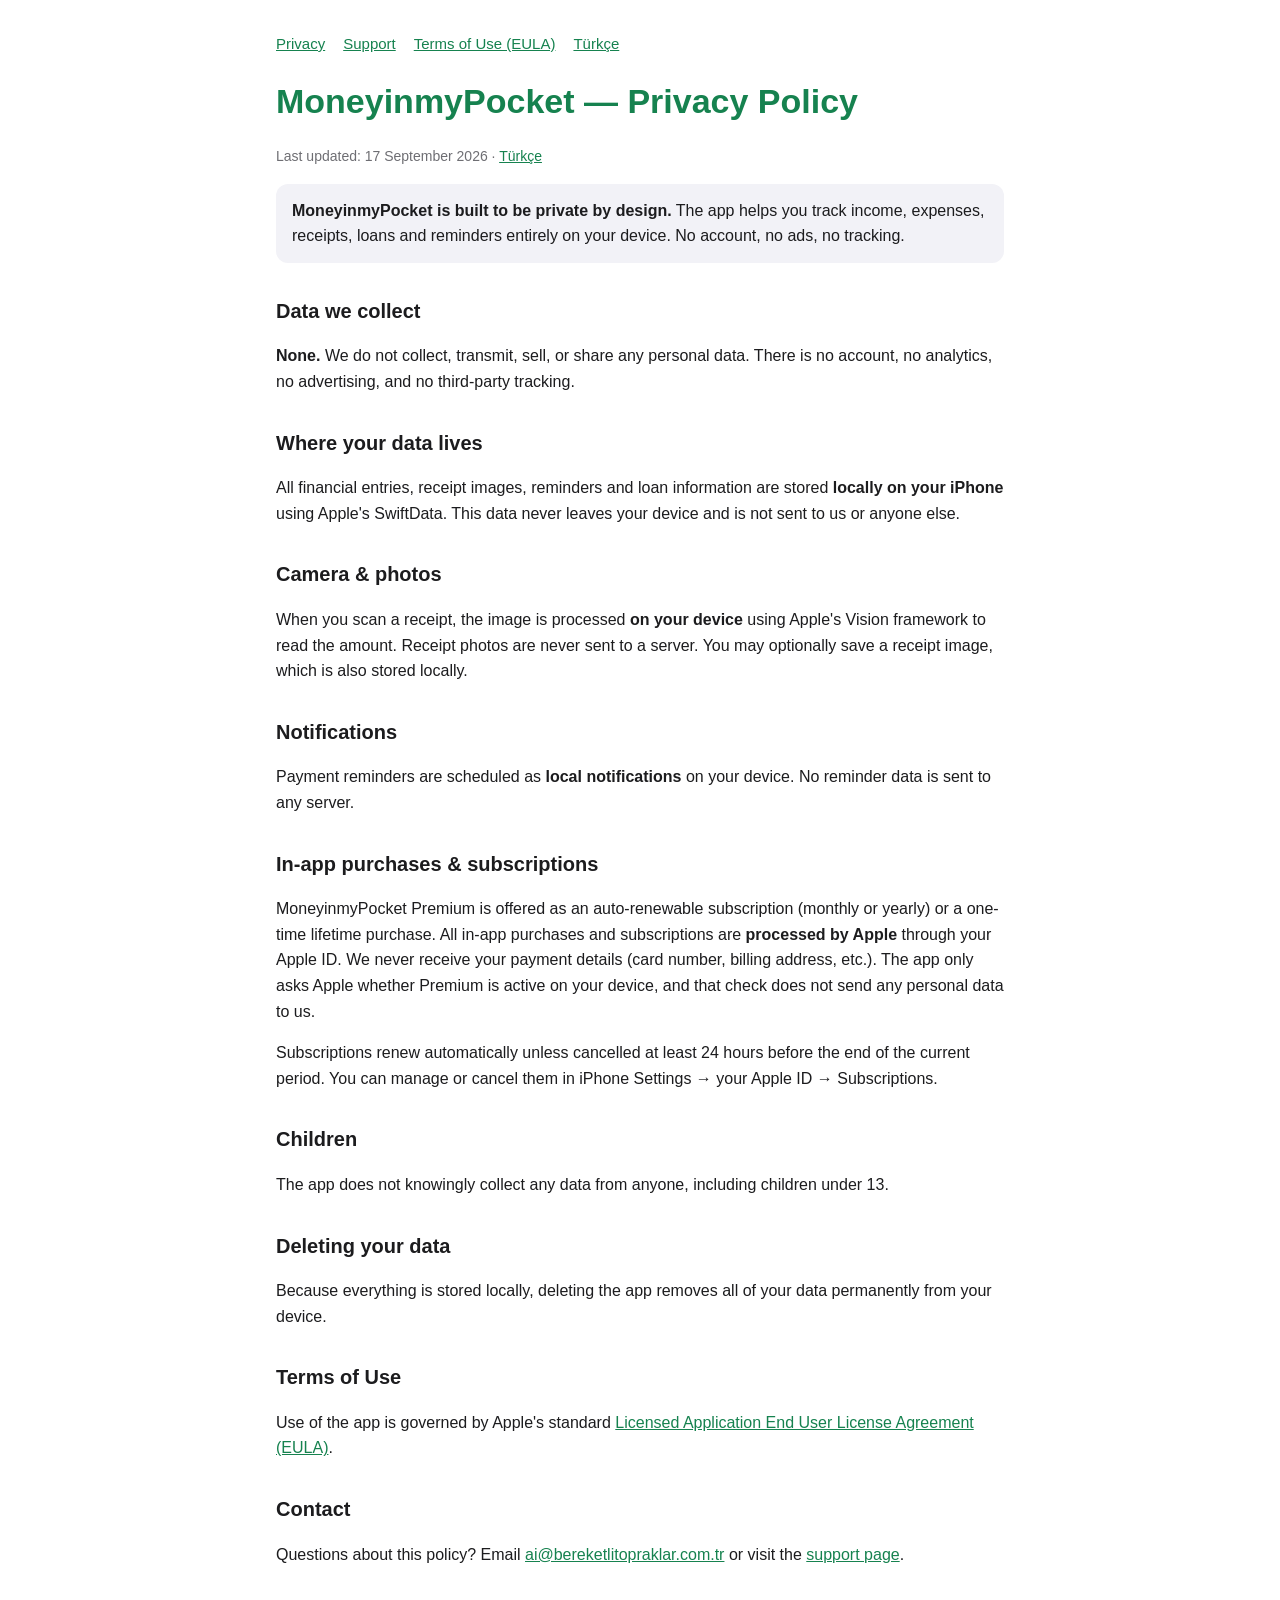
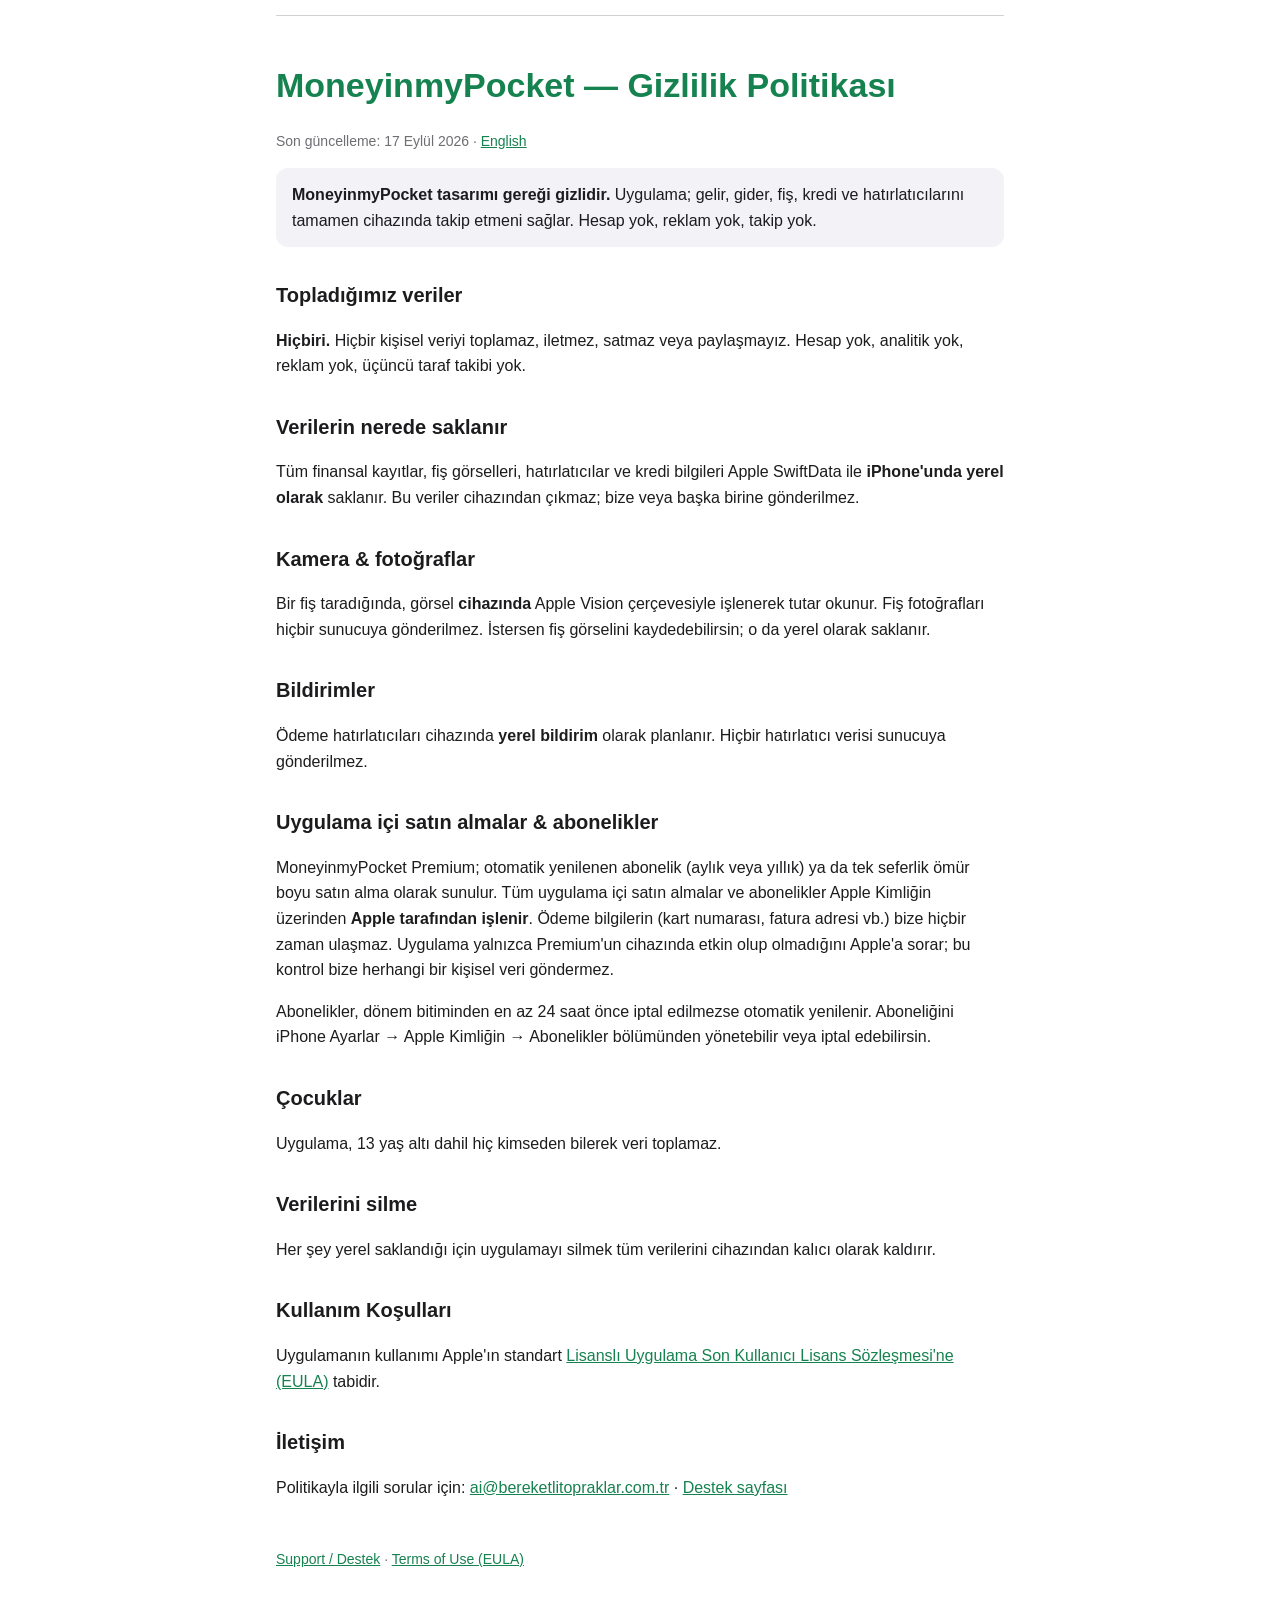
==== moneyinmypocket/index.html @ eb9852a6 "MoneyinmyPocket gizlilik ve destek sayfalari (/moneyinmypocket/) - /moneyinmypocket/ gizlilik politi" ====
<!DOCTYPE html>
<html lang="en">
<head>
<meta charset="UTF-8">
<meta name="viewport" content="width=device-width, initial-scale=1.0">
<title>MoneyinmyPocket — Privacy Policy</title>
<meta name="description" content="MoneyinmyPocket privacy policy: no data collection, no account, everything stays on your iPhone.">
<style>
  :root { color-scheme: light dark; --fg:#1c1c1e; --bg:#fff; --muted:#6e6e73; --accent:#16824f; --line:#d1d1d6; --soft:#f2f2f7; }
  @media (prefers-color-scheme: dark){ :root{ --fg:#e5e5e7; --bg:#000; --muted:#98989d; --accent:#4dd07e; --line:#38383a; --soft:#1c1c1e; } }
  * { box-sizing: border-box; }
  body { font-family: -apple-system, BlinkMacSystemFont, "Segoe UI", Roboto, sans-serif;
         max-width: 760px; margin: 0 auto; padding: 32px 16px 80px; line-height: 1.6;
         color: var(--fg); background: var(--bg); overflow-wrap: anywhere; }
  nav { display: flex; flex-wrap: wrap; gap: 8px 18px; font-size: 15px; margin-bottom: 24px; }
  h1 { color: var(--accent); line-height: 1.25; font-size: clamp(26px, 6vw, 34px); }
  h2 { margin-top: 32px; font-size: 20px; }
  .lang { font-size: 14px; color: var(--muted); }
  .note { background: var(--soft); border-radius: 12px; padding: 14px 16px; }
  hr { border: none; border-top: 1px solid var(--line); margin: 48px 0; }
  a { color: var(--accent); }
  footer { margin-top: 48px; font-size: 14px; color: var(--muted); }
</style>
</head>
<body>

<nav>
  <a href="/moneyinmypocket/">Privacy</a>
  <a href="/moneyinmypocket/support">Support</a>
  <a href="https://www.apple.com/legal/internet-services/itunes/dev/stdeula/">Terms of Use (EULA)</a>
  <a href="#tr">Türkçe</a>
</nav>

<h1>MoneyinmyPocket — Privacy Policy</h1>
<p class="lang">Last updated: 17 September 2026 · <a href="#tr">Türkçe</a></p>

<p class="note"><strong>MoneyinmyPocket is built to be private by design.</strong> The app helps you track income, expenses, receipts, loans and reminders entirely on your device. No account, no ads, no tracking.</p>

<h2>Data we collect</h2>
<p><strong>None.</strong> We do not collect, transmit, sell, or share any personal data. There is no account, no analytics, no advertising, and no third-party tracking.</p>

<h2>Where your data lives</h2>
<p>All financial entries, receipt images, reminders and loan information are stored <strong>locally on your iPhone</strong> using Apple's SwiftData. This data never leaves your device and is not sent to us or anyone else.</p>

<h2>Camera &amp; photos</h2>
<p>When you scan a receipt, the image is processed <strong>on your device</strong> using Apple's Vision framework to read the amount. Receipt photos are never sent to a server. You may optionally save a receipt image, which is also stored locally.</p>

<h2>Notifications</h2>
<p>Payment reminders are scheduled as <strong>local notifications</strong> on your device. No reminder data is sent to any server.</p>

<h2 id="purchases">In-app purchases &amp; subscriptions</h2>
<p>MoneyinmyPocket Premium is offered as an auto-renewable subscription (monthly or yearly) or a one-time lifetime purchase. All in-app purchases and subscriptions are <strong>processed by Apple</strong> through your Apple ID. We never receive your payment details (card number, billing address, etc.). The app only asks Apple whether Premium is active on your device, and that check does not send any personal data to us.</p>
<p>Subscriptions renew automatically unless cancelled at least 24 hours before the end of the current period. You can manage or cancel them in iPhone Settings → your Apple ID → Subscriptions.</p>

<h2>Children</h2>
<p>The app does not knowingly collect any data from anyone, including children under 13.</p>

<h2>Deleting your data</h2>
<p>Because everything is stored locally, deleting the app removes all of your data permanently from your device.</p>

<h2>Terms of Use</h2>
<p>Use of the app is governed by Apple's standard <a href="https://www.apple.com/legal/internet-services/itunes/dev/stdeula/">Licensed Application End User License Agreement (EULA)</a>.</p>

<h2>Contact</h2>
<p>Questions about this policy? Email <a href="mailto:ai@bereketlitopraklar.com.tr">ai@bereketlitopraklar.com.tr</a> or visit the <a href="/moneyinmypocket/support">support page</a>.</p>

<hr>

<h1 id="tr">MoneyinmyPocket — Gizlilik Politikası</h1>
<p class="lang">Son güncelleme: 17 Eylül 2026 · <a href="#">English</a></p>

<p class="note"><strong>MoneyinmyPocket tasarımı gereği gizlidir.</strong> Uygulama; gelir, gider, fiş, kredi ve hatırlatıcılarını tamamen cihazında takip etmeni sağlar. Hesap yok, reklam yok, takip yok.</p>

<h2>Topladığımız veriler</h2>
<p><strong>Hiçbiri.</strong> Hiçbir kişisel veriyi toplamaz, iletmez, satmaz veya paylaşmayız. Hesap yok, analitik yok, reklam yok, üçüncü taraf takibi yok.</p>

<h2>Verilerin nerede saklanır</h2>
<p>Tüm finansal kayıtlar, fiş görselleri, hatırlatıcılar ve kredi bilgileri Apple SwiftData ile <strong>iPhone'unda yerel olarak</strong> saklanır. Bu veriler cihazından çıkmaz; bize veya başka birine gönderilmez.</p>

<h2>Kamera &amp; fotoğraflar</h2>
<p>Bir fiş taradığında, görsel <strong>cihazında</strong> Apple Vision çerçevesiyle işlenerek tutar okunur. Fiş fotoğrafları hiçbir sunucuya gönderilmez. İstersen fiş görselini kaydedebilirsin; o da yerel olarak saklanır.</p>

<h2>Bildirimler</h2>
<p>Ödeme hatırlatıcıları cihazında <strong>yerel bildirim</strong> olarak planlanır. Hiçbir hatırlatıcı verisi sunucuya gönderilmez.</p>

<h2 id="satin-alma">Uygulama içi satın almalar &amp; abonelikler</h2>
<p>MoneyinmyPocket Premium; otomatik yenilenen abonelik (aylık veya yıllık) ya da tek seferlik ömür boyu satın alma olarak sunulur. Tüm uygulama içi satın almalar ve abonelikler Apple Kimliğin üzerinden <strong>Apple tarafından işlenir</strong>. Ödeme bilgilerin (kart numarası, fatura adresi vb.) bize hiçbir zaman ulaşmaz. Uygulama yalnızca Premium'un cihazında etkin olup olmadığını Apple'a sorar; bu kontrol bize herhangi bir kişisel veri göndermez.</p>
<p>Abonelikler, dönem bitiminden en az 24 saat önce iptal edilmezse otomatik yenilenir. Aboneliğini iPhone Ayarlar → Apple Kimliğin → Abonelikler bölümünden yönetebilir veya iptal edebilirsin.</p>

<h2>Çocuklar</h2>
<p>Uygulama, 13 yaş altı dahil hiç kimseden bilerek veri toplamaz.</p>

<h2>Verilerini silme</h2>
<p>Her şey yerel saklandığı için uygulamayı silmek tüm verilerini cihazından kalıcı olarak kaldırır.</p>

<h2>Kullanım Koşulları</h2>
<p>Uygulamanın kullanımı Apple'ın standart <a href="https://www.apple.com/legal/internet-services/itunes/dev/stdeula/">Lisanslı Uygulama Son Kullanıcı Lisans Sözleşmesi'ne (EULA)</a> tabidir.</p>

<h2>İletişim</h2>
<p>Politikayla ilgili sorular için: <a href="mailto:ai@bereketlitopraklar.com.tr">ai@bereketlitopraklar.com.tr</a> · <a href="/moneyinmypocket/support#tr">Destek sayfası</a></p>

<footer>
  <a href="/moneyinmypocket/support">Support / Destek</a> ·
  <a href="https://www.apple.com/legal/internet-services/itunes/dev/stdeula/">Terms of Use (EULA)</a>
</footer>

</body>
</html>
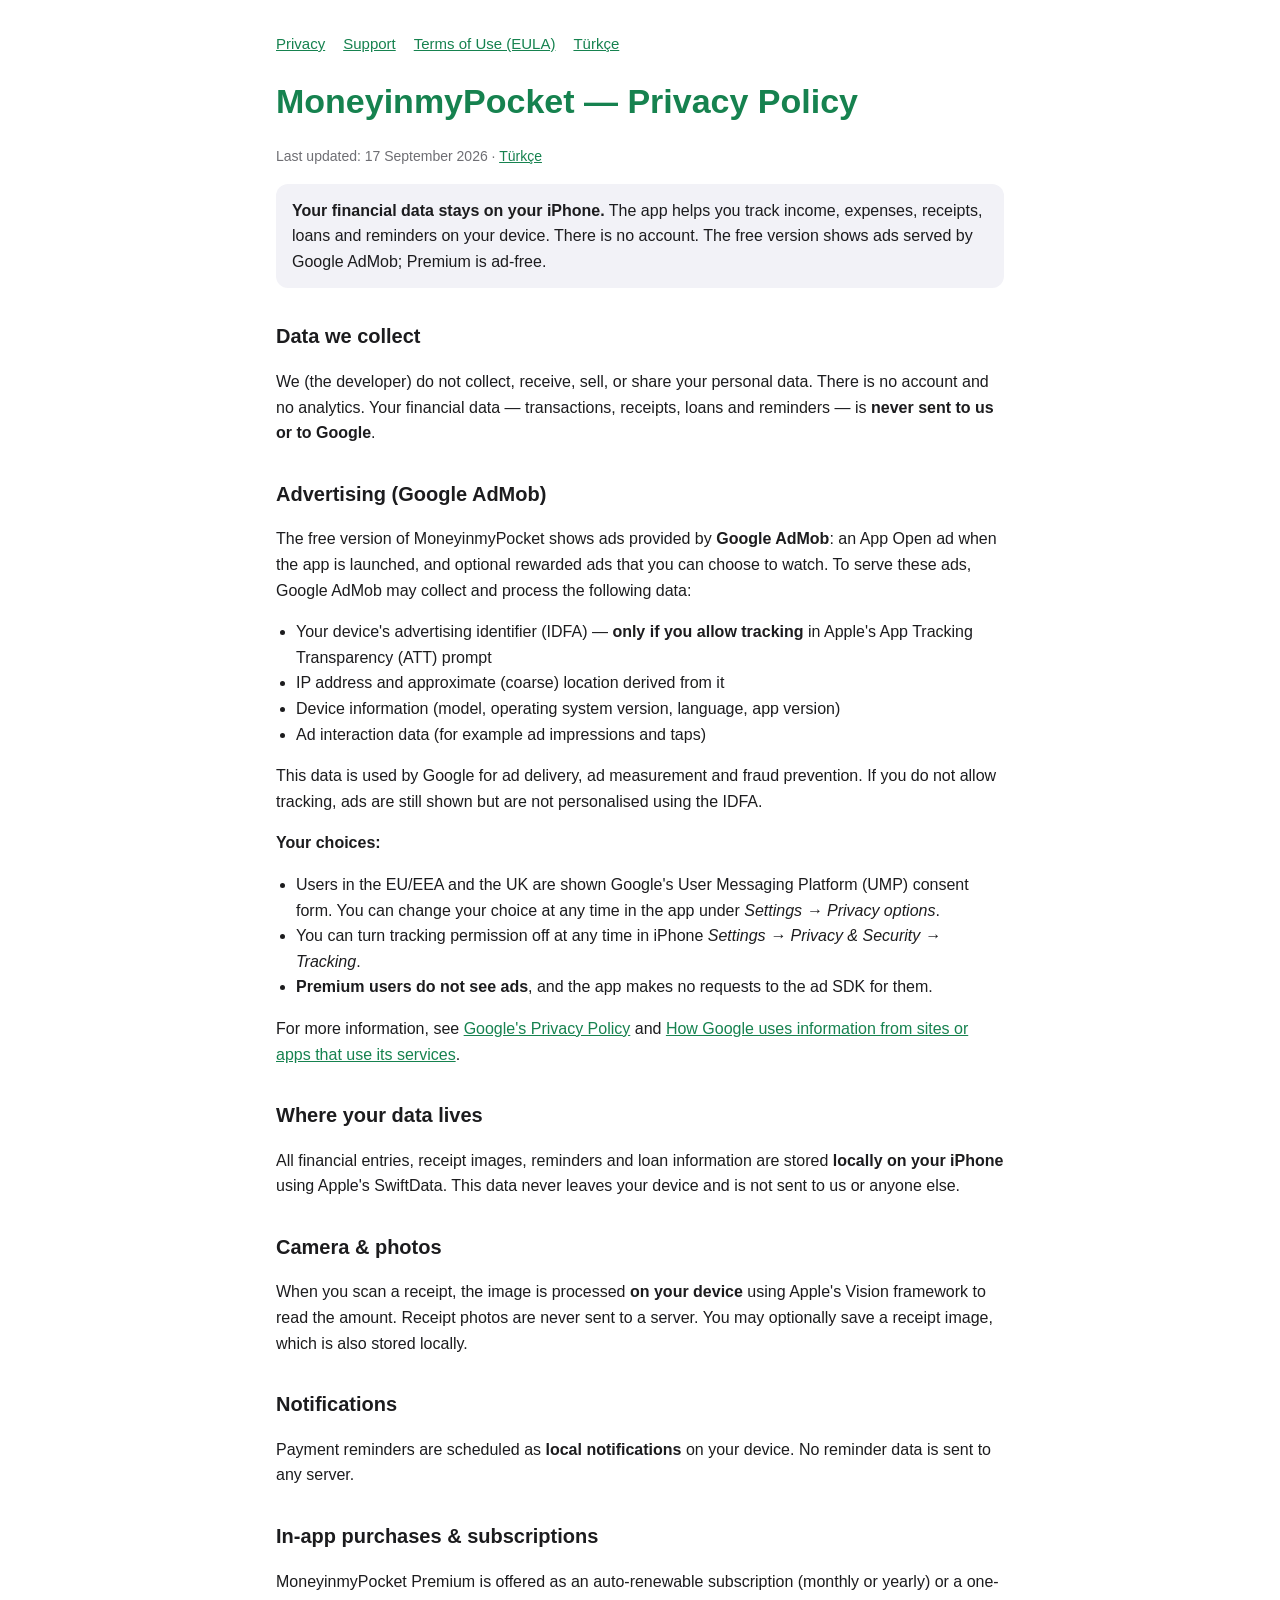
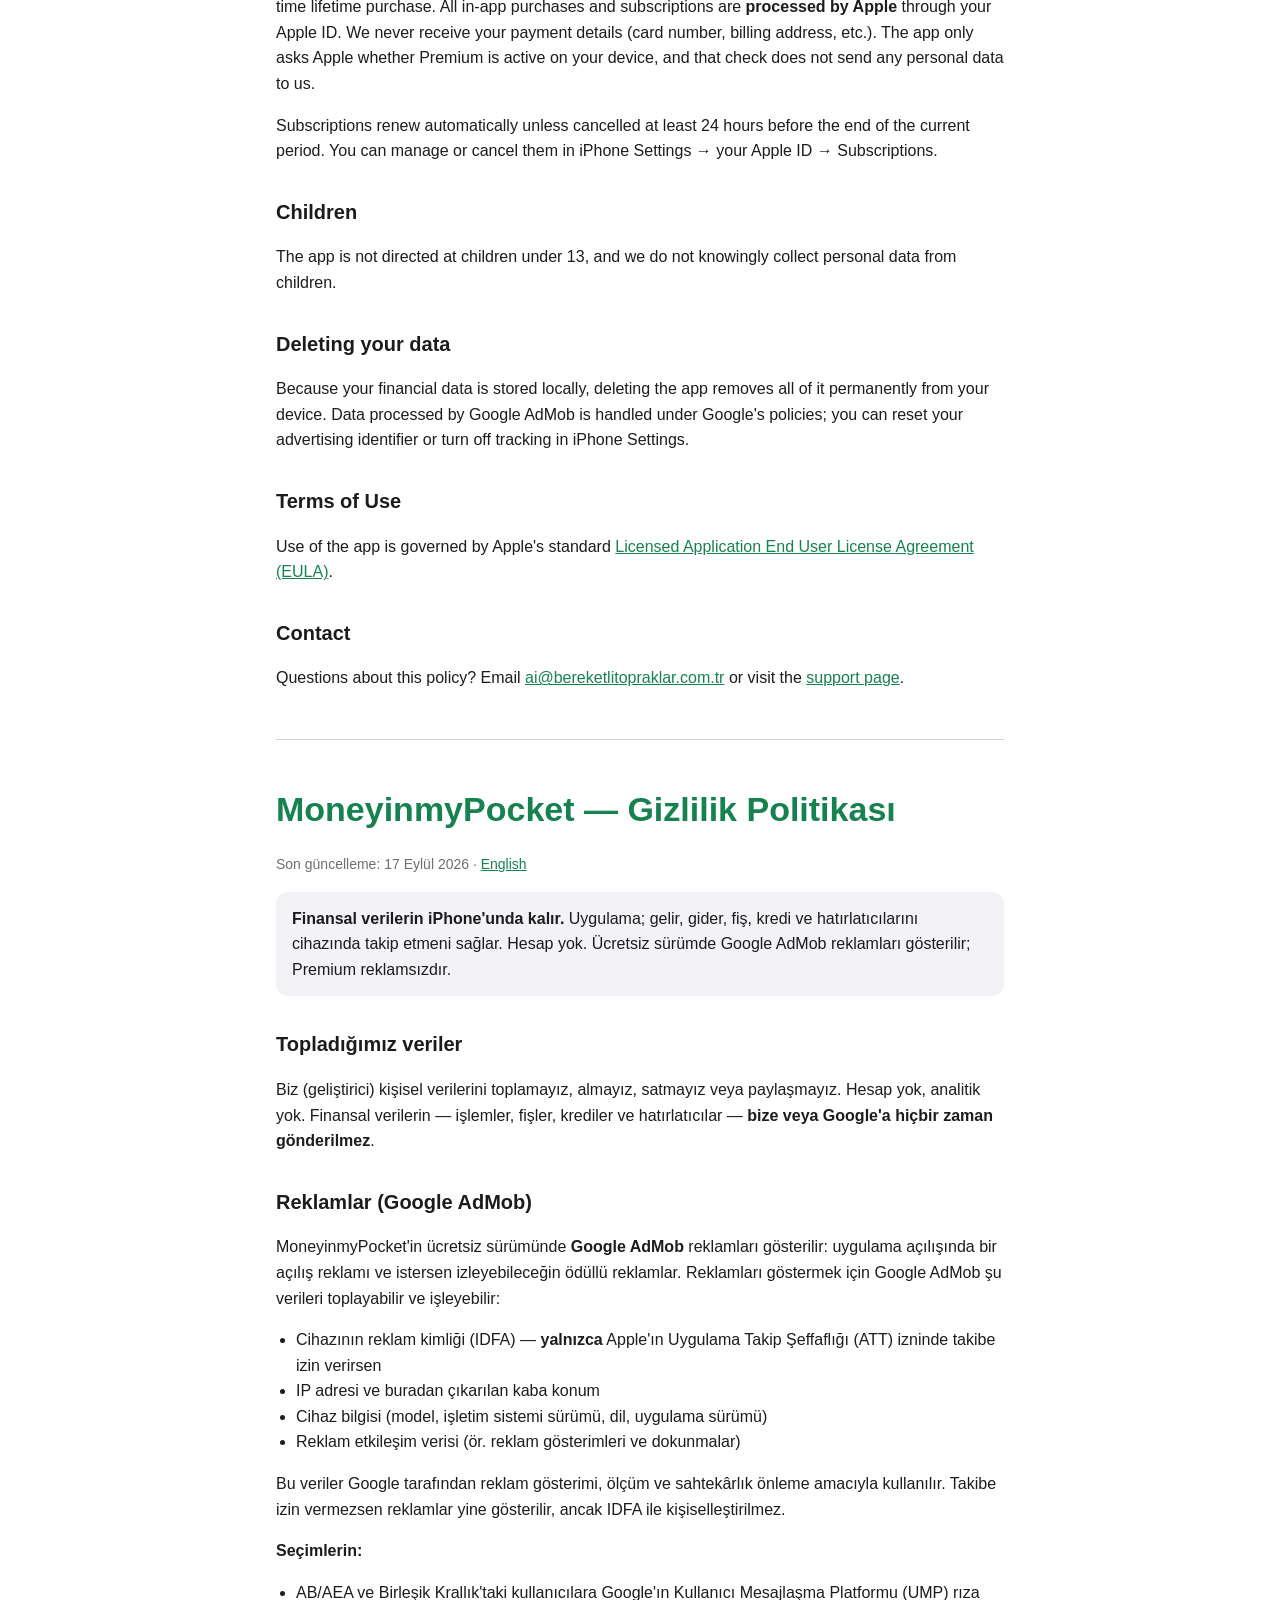
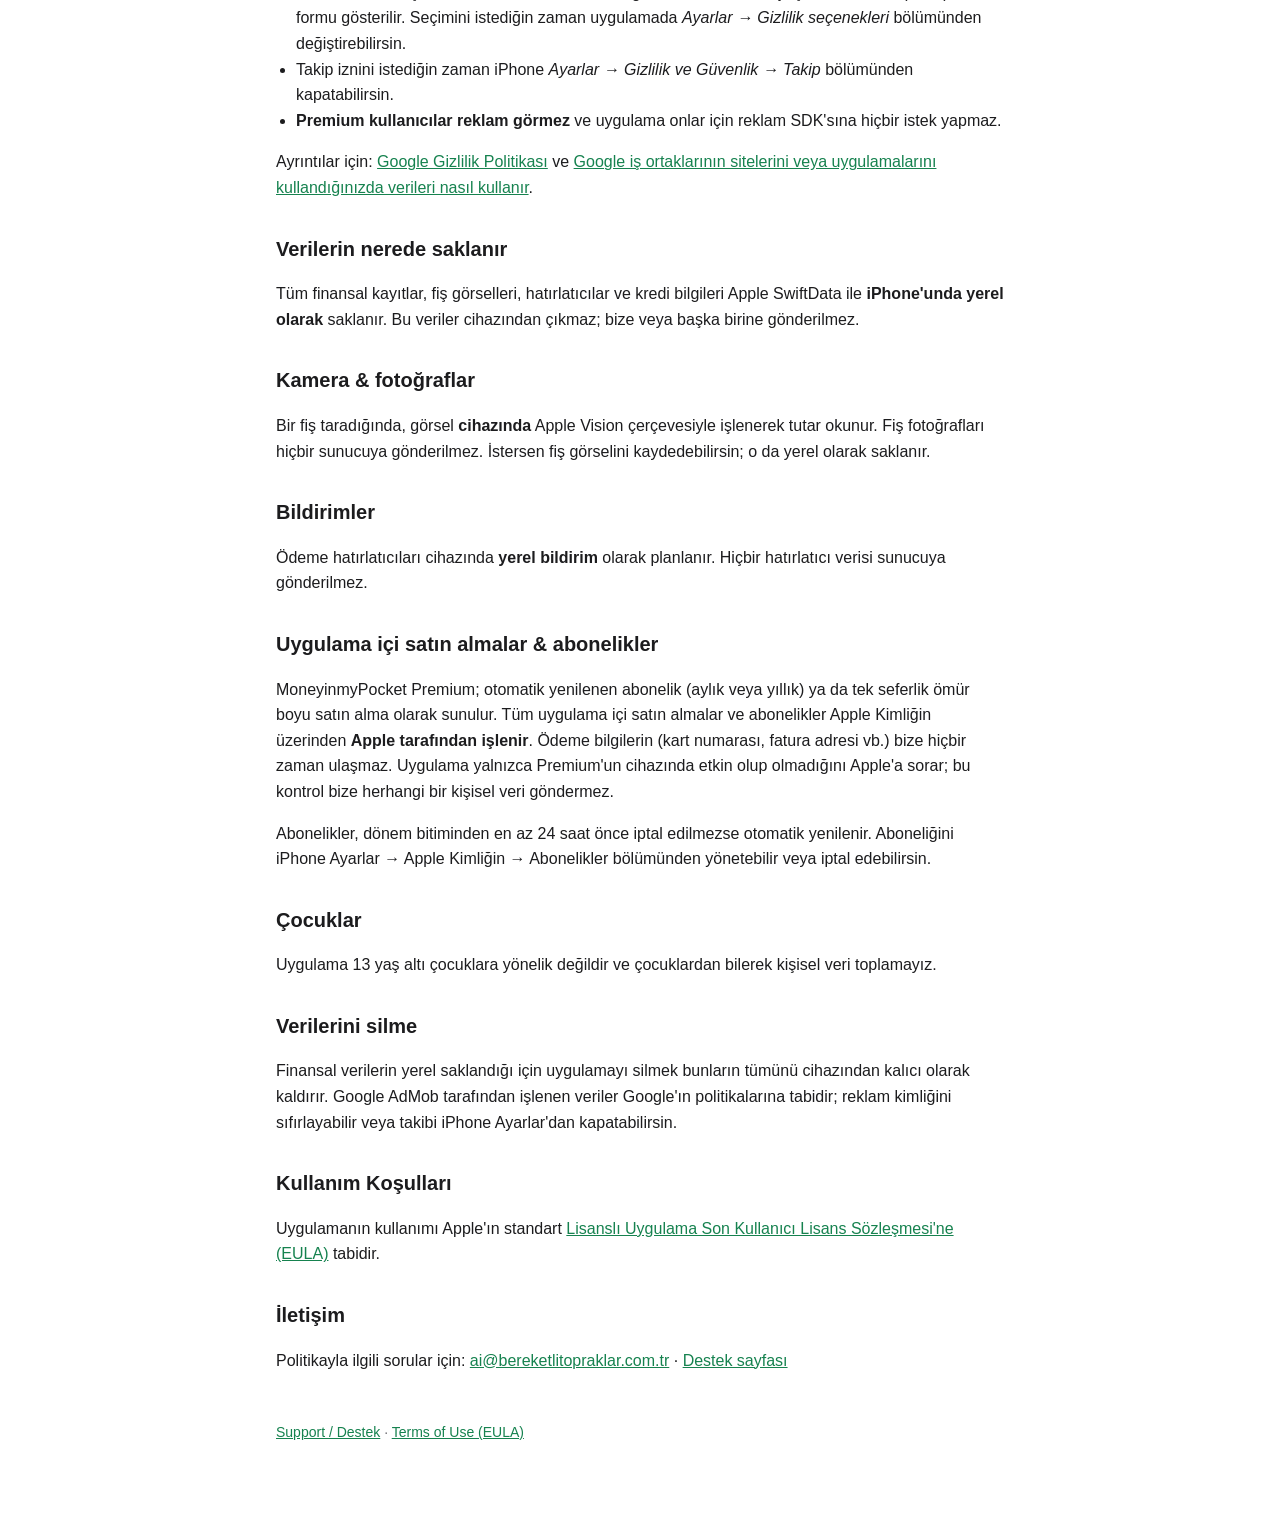
==== commit 212b1f85: "AdMob app-ads.txt + MoneyinmyPocket gizlilik/destek sayfalarina reklam bolumu - /app-ads.txt duz met" ====
--- a/moneyinmypocket/index.html
+++ b/moneyinmypocket/index.html
@@ -4,7 +4,7 @@
 <meta charset="UTF-8">
 <meta name="viewport" content="width=device-width, initial-scale=1.0">
 <title>MoneyinmyPocket — Privacy Policy</title>
-<meta name="description" content="MoneyinmyPocket privacy policy: no data collection, no account, everything stays on your iPhone.">
+<meta name="description" content="MoneyinmyPocket privacy policy: your financial data stays on your iPhone; the free version shows Google AdMob ads, Premium is ad-free.">
 <style>
   :root { color-scheme: light dark; --fg:#1c1c1e; --bg:#fff; --muted:#6e6e73; --accent:#16824f; --line:#d1d1d6; --soft:#f2f2f7; }
   @media (prefers-color-scheme: dark){ :root{ --fg:#e5e5e7; --bg:#000; --muted:#98989d; --accent:#4dd07e; --line:#38383a; --soft:#1c1c1e; } }
@@ -16,6 +16,7 @@
   h1 { color: var(--accent); line-height: 1.25; font-size: clamp(26px, 6vw, 34px); }
   h2 { margin-top: 32px; font-size: 20px; }
   .lang { font-size: 14px; color: var(--muted); }
+  ul { padding-left: 20px; margin: 4px 0 12px; }
   .note { background: var(--soft); border-radius: 12px; padding: 14px 16px; }
   hr { border: none; border-top: 1px solid var(--line); margin: 48px 0; }
   a { color: var(--accent); }
@@ -34,10 +35,27 @@
 <h1>MoneyinmyPocket — Privacy Policy</h1>
 <p class="lang">Last updated: 17 September 2026 · <a href="#tr">Türkçe</a></p>
 
-<p class="note"><strong>MoneyinmyPocket is built to be private by design.</strong> The app helps you track income, expenses, receipts, loans and reminders entirely on your device. No account, no ads, no tracking.</p>
+<p class="note"><strong>Your financial data stays on your iPhone.</strong> The app helps you track income, expenses, receipts, loans and reminders on your device. There is no account. The free version shows ads served by Google AdMob; Premium is ad-free.</p>
 
 <h2>Data we collect</h2>
-<p><strong>None.</strong> We do not collect, transmit, sell, or share any personal data. There is no account, no analytics, no advertising, and no third-party tracking.</p>
+<p>We (the developer) do not collect, receive, sell, or share your personal data. There is no account and no analytics. Your financial data — transactions, receipts, loans and reminders — is <strong>never sent to us or to Google</strong>.</p>
+
+<h2 id="ads">Advertising (Google AdMob)</h2>
+<p>The free version of MoneyinmyPocket shows ads provided by <strong>Google AdMob</strong>: an App Open ad when the app is launched, and optional rewarded ads that you can choose to watch. To serve these ads, Google AdMob may collect and process the following data:</p>
+<ul>
+  <li>Your device's advertising identifier (IDFA) — <strong>only if you allow tracking</strong> in Apple's App Tracking Transparency (ATT) prompt</li>
+  <li>IP address and approximate (coarse) location derived from it</li>
+  <li>Device information (model, operating system version, language, app version)</li>
+  <li>Ad interaction data (for example ad impressions and taps)</li>
+</ul>
+<p>This data is used by Google for ad delivery, ad measurement and fraud prevention. If you do not allow tracking, ads are still shown but are not personalised using the IDFA.</p>
+<p><strong>Your choices:</strong></p>
+<ul>
+  <li>Users in the EU/EEA and the UK are shown Google's User Messaging Platform (UMP) consent form. You can change your choice at any time in the app under <em>Settings → Privacy options</em>.</li>
+  <li>You can turn tracking permission off at any time in iPhone <em>Settings → Privacy &amp; Security → Tracking</em>.</li>
+  <li><strong>Premium users do not see ads</strong>, and the app makes no requests to the ad SDK for them.</li>
+</ul>
+<p>For more information, see <a href="https://policies.google.com/privacy">Google's Privacy Policy</a> and <a href="https://policies.google.com/technologies/partner-sites">How Google uses information from sites or apps that use its services</a>.</p>
 
 <h2>Where your data lives</h2>
 <p>All financial entries, receipt images, reminders and loan information are stored <strong>locally on your iPhone</strong> using Apple's SwiftData. This data never leaves your device and is not sent to us or anyone else.</p>
@@ -53,10 +71,10 @@
 <p>Subscriptions renew automatically unless cancelled at least 24 hours before the end of the current period. You can manage or cancel them in iPhone Settings → your Apple ID → Subscriptions.</p>
 
 <h2>Children</h2>
-<p>The app does not knowingly collect any data from anyone, including children under 13.</p>
+<p>The app is not directed at children under 13, and we do not knowingly collect personal data from children.</p>
 
 <h2>Deleting your data</h2>
-<p>Because everything is stored locally, deleting the app removes all of your data permanently from your device.</p>
+<p>Because your financial data is stored locally, deleting the app removes all of it permanently from your device. Data processed by Google AdMob is handled under Google's policies; you can reset your advertising identifier or turn off tracking in iPhone Settings.</p>
 
 <h2>Terms of Use</h2>
 <p>Use of the app is governed by Apple's standard <a href="https://www.apple.com/legal/internet-services/itunes/dev/stdeula/">Licensed Application End User License Agreement (EULA)</a>.</p>
@@ -69,10 +87,27 @@
 <h1 id="tr">MoneyinmyPocket — Gizlilik Politikası</h1>
 <p class="lang">Son güncelleme: 17 Eylül 2026 · <a href="#">English</a></p>
 
-<p class="note"><strong>MoneyinmyPocket tasarımı gereği gizlidir.</strong> Uygulama; gelir, gider, fiş, kredi ve hatırlatıcılarını tamamen cihazında takip etmeni sağlar. Hesap yok, reklam yok, takip yok.</p>
+<p class="note"><strong>Finansal verilerin iPhone'unda kalır.</strong> Uygulama; gelir, gider, fiş, kredi ve hatırlatıcılarını cihazında takip etmeni sağlar. Hesap yok. Ücretsiz sürümde Google AdMob reklamları gösterilir; Premium reklamsızdır.</p>
 
 <h2>Topladığımız veriler</h2>
-<p><strong>Hiçbiri.</strong> Hiçbir kişisel veriyi toplamaz, iletmez, satmaz veya paylaşmayız. Hesap yok, analitik yok, reklam yok, üçüncü taraf takibi yok.</p>
+<p>Biz (geliştirici) kişisel verilerini toplamayız, almayız, satmayız veya paylaşmayız. Hesap yok, analitik yok. Finansal verilerin — işlemler, fişler, krediler ve hatırlatıcılar — <strong>bize veya Google'a hiçbir zaman gönderilmez</strong>.</p>
+
+<h2 id="reklamlar">Reklamlar (Google AdMob)</h2>
+<p>MoneyinmyPocket'in ücretsiz sürümünde <strong>Google AdMob</strong> reklamları gösterilir: uygulama açılışında bir açılış reklamı ve istersen izleyebileceğin ödüllü reklamlar. Reklamları göstermek için Google AdMob şu verileri toplayabilir ve işleyebilir:</p>
+<ul>
+  <li>Cihazının reklam kimliği (IDFA) — <strong>yalnızca</strong> Apple'ın Uygulama Takip Şeffaflığı (ATT) izninde takibe izin verirsen</li>
+  <li>IP adresi ve buradan çıkarılan kaba konum</li>
+  <li>Cihaz bilgisi (model, işletim sistemi sürümü, dil, uygulama sürümü)</li>
+  <li>Reklam etkileşim verisi (ör. reklam gösterimleri ve dokunmalar)</li>
+</ul>
+<p>Bu veriler Google tarafından reklam gösterimi, ölçüm ve sahtekârlık önleme amacıyla kullanılır. Takibe izin vermezsen reklamlar yine gösterilir, ancak IDFA ile kişiselleştirilmez.</p>
+<p><strong>Seçimlerin:</strong></p>
+<ul>
+  <li>AB/AEA ve Birleşik Krallık'taki kullanıcılara Google'ın Kullanıcı Mesajlaşma Platformu (UMP) rıza formu gösterilir. Seçimini istediğin zaman uygulamada <em>Ayarlar → Gizlilik seçenekleri</em> bölümünden değiştirebilirsin.</li>
+  <li>Takip iznini istediğin zaman iPhone <em>Ayarlar → Gizlilik ve Güvenlik → Takip</em> bölümünden kapatabilirsin.</li>
+  <li><strong>Premium kullanıcılar reklam görmez</strong> ve uygulama onlar için reklam SDK'sına hiçbir istek yapmaz.</li>
+</ul>
+<p>Ayrıntılar için: <a href="https://policies.google.com/privacy">Google Gizlilik Politikası</a> ve <a href="https://policies.google.com/technologies/partner-sites">Google iş ortaklarının sitelerini veya uygulamalarını kullandığınızda verileri nasıl kullanır</a>.</p>
 
 <h2>Verilerin nerede saklanır</h2>
 <p>Tüm finansal kayıtlar, fiş görselleri, hatırlatıcılar ve kredi bilgileri Apple SwiftData ile <strong>iPhone'unda yerel olarak</strong> saklanır. Bu veriler cihazından çıkmaz; bize veya başka birine gönderilmez.</p>
@@ -88,10 +123,10 @@
 <p>Abonelikler, dönem bitiminden en az 24 saat önce iptal edilmezse otomatik yenilenir. Aboneliğini iPhone Ayarlar → Apple Kimliğin → Abonelikler bölümünden yönetebilir veya iptal edebilirsin.</p>
 
 <h2>Çocuklar</h2>
-<p>Uygulama, 13 yaş altı dahil hiç kimseden bilerek veri toplamaz.</p>
+<p>Uygulama 13 yaş altı çocuklara yönelik değildir ve çocuklardan bilerek kişisel veri toplamayız.</p>
 
 <h2>Verilerini silme</h2>
-<p>Her şey yerel saklandığı için uygulamayı silmek tüm verilerini cihazından kalıcı olarak kaldırır.</p>
+<p>Finansal verilerin yerel saklandığı için uygulamayı silmek bunların tümünü cihazından kalıcı olarak kaldırır. Google AdMob tarafından işlenen veriler Google'ın politikalarına tabidir; reklam kimliğini sıfırlayabilir veya takibi iPhone Ayarlar'dan kapatabilirsin.</p>
 
 <h2>Kullanım Koşulları</h2>
 <p>Uygulamanın kullanımı Apple'ın standart <a href="https://www.apple.com/legal/internet-services/itunes/dev/stdeula/">Lisanslı Uygulama Son Kullanıcı Lisans Sözleşmesi'ne (EULA)</a> tabidir.</p>
